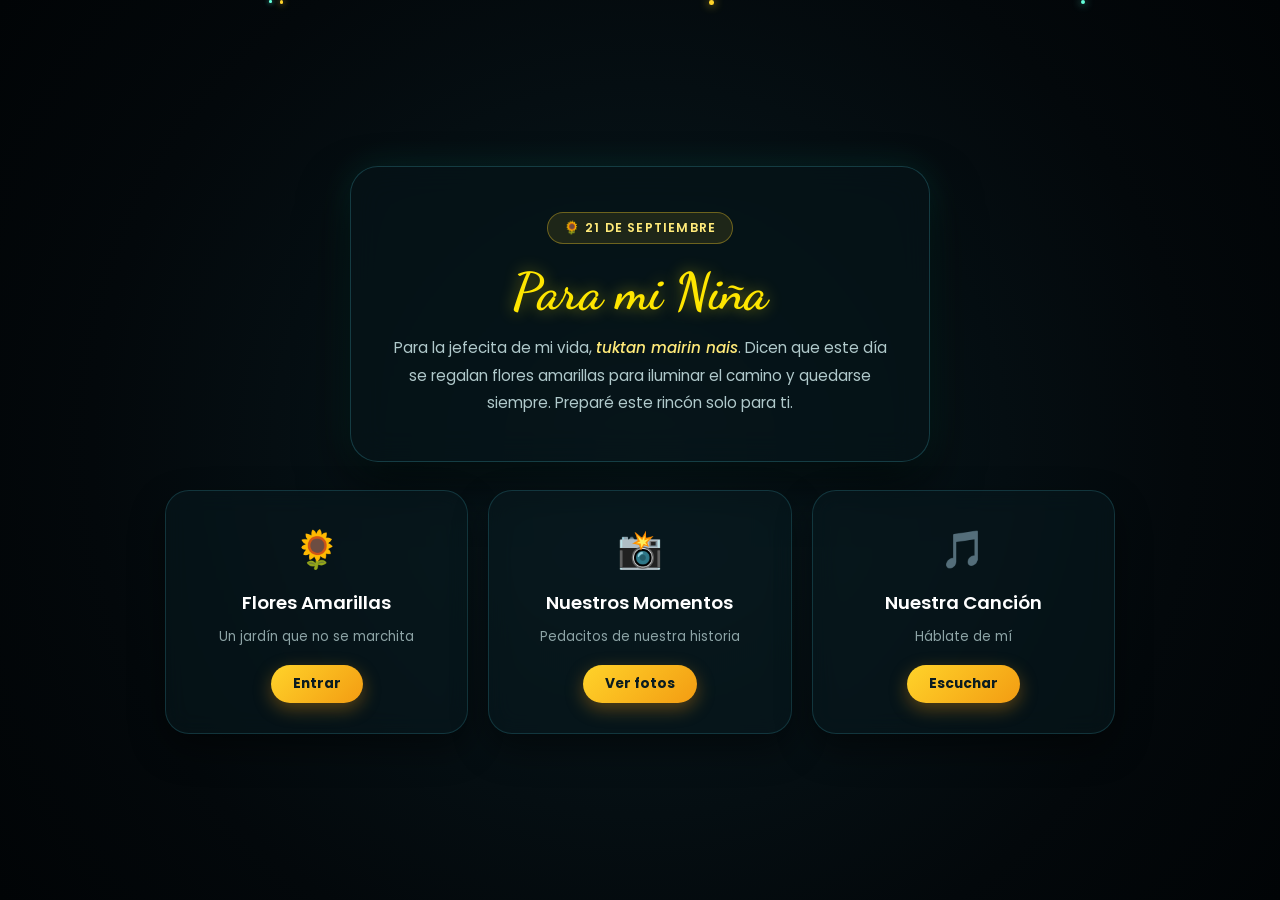
==== index.html @ 3112f9dd "medio crudo" ====
<!DOCTYPE html>
<html lang="es">
<head>
  <meta charset="UTF-8" />
  <meta name="viewport" content="width=device-width, initial-scale=1.0" />
  <title>21 de Septiembre 🌻 | Para mi niña</title>
  <link rel="icon" href="flowers.png" type="image/x-icon" />

  <!-- Google Fonts -->
  <link rel="preconnect" href="https://fonts.googleapis.com">
  <link rel="preconnect" href="https://fonts.gstatic.com" crossorigin>
  <link href="https://fonts.googleapis.com/css2?family=Dancing+Script:wght@600;700&family=Poppins:wght@300;400;600;700&display=swap" rel="stylesheet">

  <link rel="stylesheet" href="style.css" />
</head>
<body>

  <!-- Luciérnagas / partículas de fondo -->
  <div id="glow-container"></div>

  <main class="page-wrapper">

    <!-- Tarjeta Central: Mensaje Principal -->
    <section class="card main-card">
      <span class="badge">🌻 21 de Septiembre</span>
      <h1>Para mi Niña</h1>
      <p class="dedicatoria">
        Para la jefecita de mi vida, <span class="highlight">tuktan mairin nais</span>. 
        Dicen que este día se regalan flores amarillas para iluminar el camino y quedarse siempre. 
        Preparé este rincón solo para ti.
      </p>
    </section>

    <!-- Fila de Tarjetas Interactivas -->
    <section class="cards-grid">

      <!-- Card 1: Flores -->
      <article class="feature-card">
        <div class="card-icon">🌻</div>
        <h3>Flores Amarillas</h3>
        <p>Un jardín que no se marchita</p>
        <a href="flores/Flores.html" class="btn-card">Entrar</a>
      </article>

      <!-- Card 2: Galería de Recuerdos -->
      <article class="feature-card">
        <div class="card-icon">📸</div>
        <h3>Nuestros Momentos</h3>
        <p>Pedacitos de nuestra historia</p>
        <a href="galeria/galeria.html" class="btn-card">Ver fotos</a>
      </article>

      <!-- Card 3: Canción -->
      <article class="feature-card">
        <div class="card-icon">🎵</div>
        <h3>Nuestra Canción</h3>
        <p>Háblate de mí</p>
        <a href="cancion/Joseanlog.html" class="btn-card">Escuchar</a>
      </article>

    </section>

  </main>

  <script src="script.js"></script>
</body>
</html>
---- style.css ----
* {
  margin: 0;
  padding: 0;
  box-sizing: border-box;
}

body {
  min-height: 100vh;
  display: flex;
  justify-content: center;
  align-items: center;
  background: radial-gradient(circle at center, #091a20 0%, #03080b 70%, #010406 100%);
  font-family: 'Poppins', sans-serif;
  overflow-x: hidden;
  position: relative;
  padding: 40px 20px;
  color: #e5f4f4;
}

/* Fondo con partículas */
#glow-container {
  position: fixed;
  inset: 0;
  pointer-events: none;
  z-index: 1;
}

/* Envoltorio principal centrado */
.page-wrapper {
  position: relative;
  z-index: 10;
  display: flex;
  flex-direction: column;
  align-items: center;
  gap: 28px;
  max-width: 950px;
  width: 100%;
}

/* Tarjeta Central Principal */
.main-card {
  background: rgba(6, 20, 24, 0.72);
  backdrop-filter: blur(16px);
  -webkit-backdrop-filter: blur(16px);
  border: 1px solid rgba(77, 208, 225, 0.22);
  border-radius: 28px;
  padding: 45px 36px;
  max-width: 580px;
  width: 100%;
  text-align: center;
  box-shadow: 0 25px 50px rgba(0, 0, 0, 0.65),
              0 0 35px rgba(22, 160, 133, 0.18);
  animation: fadeIn 1s cubic-bezier(0.16, 1, 0.3, 1);
}

.badge {
  display: inline-block;
  background: rgba(255, 211, 42, 0.1);
  color: #ffea79;
  border: 1px solid rgba(255, 211, 42, 0.35);
  font-size: 0.78rem;
  font-weight: 600;
  padding: 6px 16px;
  border-radius: 30px;
  letter-spacing: 1.2px;
  margin-bottom: 20px;
  text-transform: uppercase;
}

h1 {
  font-family: 'Dancing Script', cursive;
  font-size: 3.2rem;
  color: #ffe600;
  text-shadow: 0 0 16px rgba(255, 230, 0, 0.45);
  margin-bottom: 14px;
  line-height: 1.1;
}

.dedicatoria {
  font-size: 0.95rem;
  line-height: 1.8;
  color: #b0c9cb;
}

.highlight {
  color: #ffea79;
  font-style: italic;
  font-weight: 500;
}

/* Grid para las 3 cards de navegación */
.cards-grid {
  display: grid;
  grid-template-columns: repeat(3, 1fr);
  gap: 20px;
  width: 100%;
  max-width: 950px;
}

/* Estilos de las tarjetas de características */
.feature-card {
  background: rgba(9, 27, 32, 0.55);
  backdrop-filter: blur(12px);
  -webkit-backdrop-filter: blur(12px);
  border: 1px solid rgba(77, 208, 225, 0.18);
  border-radius: 24px;
  padding: 30px 20px;
  text-align: center;
  color: #e5f4f4;
  display: flex;
  flex-direction: column;
  align-items: center;
  justify-content: space-between;
  gap: 12px;
  box-shadow: 0 15px 35px rgba(0, 0, 0, 0.45);
  transition: transform 0.3s ease, border-color 0.3s ease, box-shadow 0.3s ease;
  animation: fadeIn 1.2s cubic-bezier(0.16, 1, 0.3, 1);
}

.feature-card:hover {
  transform: translateY(-5px);
  border-color: rgba(255, 211, 42, 0.4);
  box-shadow: 0 20px 40px rgba(0, 0, 0, 0.6),
              0 0 25px rgba(255, 211, 42, 0.15);
}

.card-icon {
  font-size: 2.3rem;
}

.feature-card h3 {
  font-size: 1.15rem;
  color: #ffffff;
  font-weight: 600;
}

.feature-card p {
  font-size: 0.83rem;
  color: #8da4a6;
  line-height: 1.4;
  margin-bottom: 6px;
}

/* Botones dorados */
.btn-card {
  display: inline-flex;
  align-items: center;
  justify-content: center;
  gap: 6px;
  padding: 9px 22px;
  background: linear-gradient(135deg, #ffd32a 0%, #f39c12 100%);
  color: #0b1c20;
  text-decoration: none;
  font-size: 0.86rem;
  font-weight: 700;
  border-radius: 25px;
  box-shadow: 0 6px 18px rgba(243, 156, 18, 0.35);
  transition: all 0.25s cubic-bezier(0.16, 1, 0.3, 1);
}

.btn-card:hover {
  transform: translateY(-2px) scale(1.03);
  box-shadow: 0 8px 24px rgba(255, 211, 42, 0.55);
  filter: brightness(1.08);
}

.btn-card:active {
  transform: translateY(0) scale(0.98);
}

/* Animaciones y Partículas */
.firefly {
  position: absolute;
  border-radius: 50%;
  pointer-events: none;
  animation: floatUp linear infinite;
}

@keyframes floatUp {
  0% {
    transform: translateY(105vh) scale(0.4);
    opacity: 0;
  }
  30% { opacity: 0.9; }
  80% { opacity: 0.8; }
  100% {
    transform: translateY(-10vh) scale(1);
    opacity: 0;
  }
}

@keyframes fadeIn {
  from { opacity: 0; transform: scale(0.96); }
  to { opacity: 1; transform: scale(1); }
}

/* Adaptación a dispositivos móviles */
@media (max-width: 820px) {
  .cards-grid {
    grid-template-columns: 1fr;
    max-width: 480px;
  }

  .feature-card {
    flex-direction: row;
    justify-content: space-between;
    text-align: left;
    padding: 18px 22px;
  }

  .feature-card p {
    margin-bottom: 0;
  }

  .btn-card {
    white-space: nowrap;
    margin-left: 12px;
  }
}
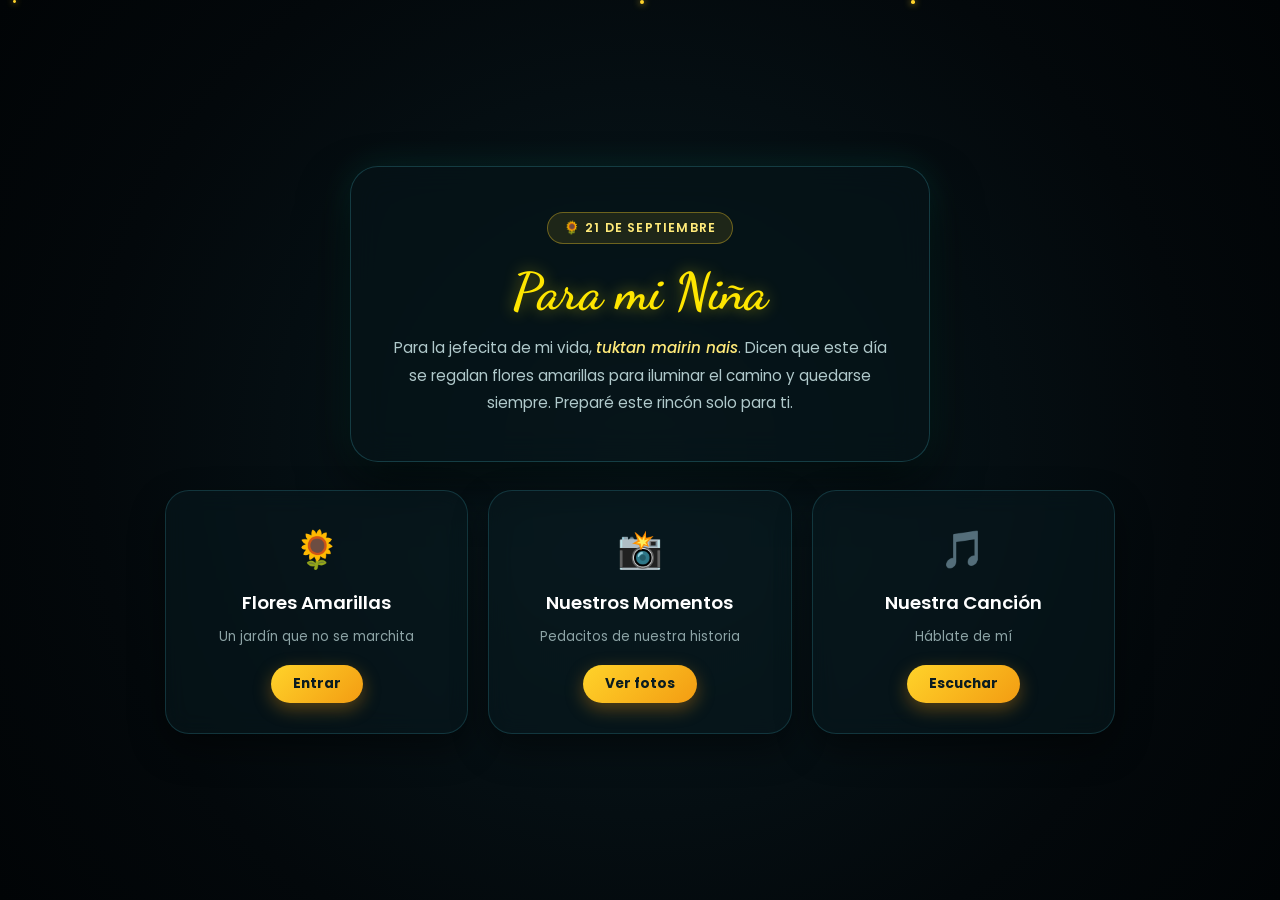
==== commit 8cce9b24: "21" ====
--- a/index.html
+++ b/index.html
@@ -3,7 +3,7 @@
 <head>
   <meta charset="UTF-8" />
   <meta name="viewport" content="width=device-width, initial-scale=1.0" />
-  <title>21 de Septiembre 🌻 | Para mi niña</title>
+  <title>21</title>
   <link rel="icon" href="flowers.png" type="image/x-icon" />
 
   <!-- Google Fonts -->
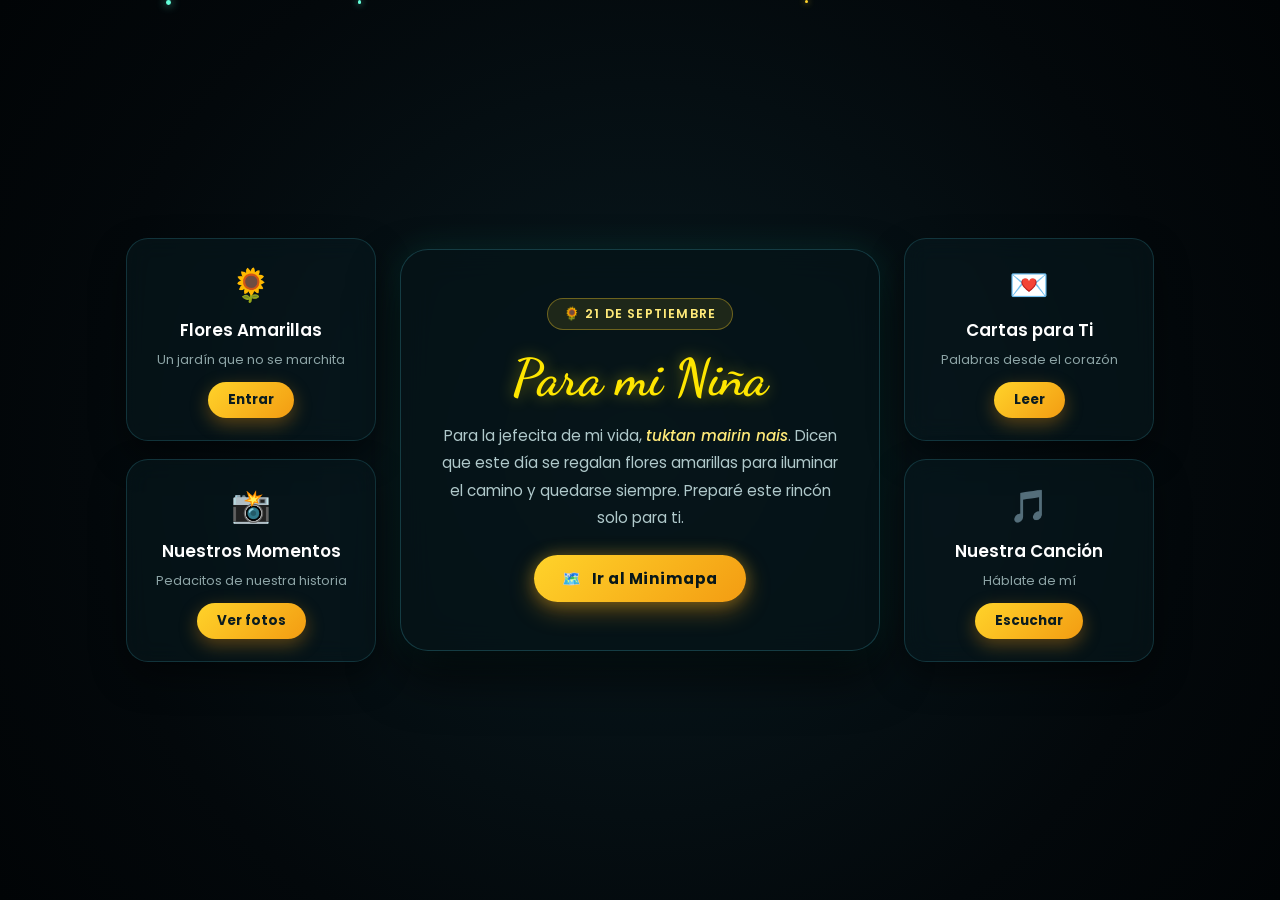
==== commit ef34f39a: "juegos" ====
--- a/index.html
+++ b/index.html
@@ -5,7 +5,6 @@
   <meta name="viewport" content="width=device-width, initial-scale=1.0" />
   <title>21</title>
   <link rel="icon" href="flowers.png" type="image/x-icon" />
-
   <!-- Google Fonts -->
   <link rel="preconnect" href="https://fonts.googleapis.com">
   <link rel="preconnect" href="https://fonts.gstatic.com" crossorigin>
@@ -15,12 +14,32 @@
 </head>
 <body>
 
-  <!-- Luciérnagas / partículas de fondo -->
+  <!-- Luciérnagas / destellos -->
   <div id="glow-container"></div>
 
-  <main class="page-wrapper">
+  <!-- Layout Simétrico: 2 a la izquierda, Centro, 2 a la derecha -->
+  <main class="layout-container">
 
-    <!-- Tarjeta Central: Mensaje Principal -->
+    <!-- COLUMNA IZQUIERDA -->
+    <div class="side-column">
+      <!-- Card 1: Flores -->
+      <article class="side-card">
+        <div class="card-icon">🌻</div>
+        <h3>Flores Amarillas</h3>
+        <p>Un jardín que no se marchita</p>
+        <a href="flores/Flores.html" class="btn-card">Entrar</a>
+      </article>
+
+      <!-- Card 2: Galería -->
+      <article class="side-card">
+        <div class="card-icon">📸</div>
+        <h3>Nuestros Momentos</h3>
+        <p>Pedacitos de nuestra historia</p>
+        <a href="galeria/galeria.html" class="btn-card">Ver fotos</a>
+      </article>
+    </div>
+
+    <!-- CENTRO: MENSAJE PRINCIPAL -->
     <section class="card main-card">
       <span class="badge">🌻 21 de Septiembre</span>
       <h1>Para mi Niña</h1>
@@ -29,36 +48,33 @@
         Dicen que este día se regalan flores amarillas para iluminar el camino y quedarse siempre. 
         Preparé este rincón solo para ti.
       </p>
+
+      <!-- Botón al Minimapa de Juegos -->
+      <div class="map-action">
+        <a href="juegos/minimapa/minimapa.html" class="btn-minimap">
+          <span>🗺️</span> Ir al Minimapa
+        </a>
+      </div>
     </section>
 
-    <!-- Fila de Tarjetas Interactivas -->
-    <section class="cards-grid">
-
-      <!-- Card 1: Flores -->
-      <article class="feature-card">
-        <div class="card-icon">🌻</div>
-        <h3>Flores Amarillas</h3>
-        <p>Un jardín que no se marchita</p>
-        <a href="flores/Flores.html" class="btn-card">Entrar</a>
+    <!-- COLUMNA DERECHA -->
+    <div class="side-column">
+      <!-- Card 3: Cartas -->
+      <article class="side-card">
+        <div class="card-icon">💌</div>
+        <h3>Cartas para Ti</h3>
+        <p>Palabras desde el corazón</p>
+        <a href="cartas/cartas.html" class="btn-card">Leer</a>
       </article>
 
-      <!-- Card 2: Galería de Recuerdos -->
-      <article class="feature-card">
-        <div class="card-icon">📸</div>
-        <h3>Nuestros Momentos</h3>
-        <p>Pedacitos de nuestra historia</p>
-        <a href="galeria/galeria.html" class="btn-card">Ver fotos</a>
-      </article>
-
-      <!-- Card 3: Canción -->
-      <article class="feature-card">
+      <!-- Card 4: Canción -->
+      <article class="side-card">
         <div class="card-icon">🎵</div>
         <h3>Nuestra Canción</h3>
         <p>Háblate de mí</p>
         <a href="cancion/Joseanlog.html" class="btn-card">Escuchar</a>
       </article>
-
-    </section>
+    </div>
 
   </main>
 
--- a/style.css
+++ b/style.css
@@ -13,11 +13,11 @@
   font-family: 'Poppins', sans-serif;
   overflow-x: hidden;
   position: relative;
-  padding: 40px 20px;
+  padding: 30px 20px;
   color: #e5f4f4;
 }
 
-/* Fondo con partículas */
+/* Partículas luminosas de fondo */
 #glow-container {
   position: fixed;
   inset: 0;
@@ -25,32 +25,77 @@
   z-index: 1;
 }
 
-/* Envoltorio principal centrado */
-.page-wrapper {
+/* Layout horizontal simétrico */
+.layout-container {
   position: relative;
   z-index: 10;
   display: flex;
+  align-items: center;
+  justify-content: center;
+  gap: 24px;
+  max-width: 1250px;
+  width: 100%;
+}
+
+/* Columnas laterales que apilan 2 tarjetas cada una */
+.side-column {
+  display: flex;
   flex-direction: column;
-  align-items: center;
-  gap: 28px;
-  max-width: 950px;
-  width: 100%;
+  gap: 18px;
+  flex: 1;
+  max-width: 250px;
 }
 
 /* Tarjeta Central Principal */
 .main-card {
+  flex: 1.3;
+  max-width: 480px;
   background: rgba(6, 20, 24, 0.72);
   backdrop-filter: blur(16px);
   -webkit-backdrop-filter: blur(16px);
   border: 1px solid rgba(77, 208, 225, 0.22);
   border-radius: 28px;
-  padding: 45px 36px;
-  max-width: 580px;
-  width: 100%;
+  padding: 48px 36px;
   text-align: center;
   box-shadow: 0 25px 50px rgba(0, 0, 0, 0.65),
               0 0 35px rgba(22, 160, 133, 0.18);
   animation: fadeIn 1s cubic-bezier(0.16, 1, 0.3, 1);
+}
+
+/* Botón al Minimapa en la Card Central */
+.map-action {
+  margin-top: 24px;
+  display: flex;
+  justify-content: center;
+}
+
+.btn-minimap {
+  display: inline-flex;
+  align-items: center;
+  justify-content: center;
+  gap: 10px;
+  padding: 12px 28px;
+  background: linear-gradient(135deg, #ffd32a 0%, #f39c12 100%);
+  color: #081719;
+  text-decoration: none;
+  font-size: 0.95rem;
+  font-weight: 700;
+  border-radius: 30px;
+  box-shadow: 0 8px 24px rgba(243, 156, 18, 0.4),
+              0 0 16px rgba(255, 211, 42, 0.25);
+  transition: all 0.3s cubic-bezier(0.16, 1, 0.3, 1);
+  letter-spacing: 0.5px;
+}
+
+.btn-minimap:hover {
+  transform: translateY(-3px) scale(1.03);
+  box-shadow: 0 12px 30px rgba(255, 211, 42, 0.6),
+              0 0 24px rgba(255, 211, 42, 0.4);
+  filter: brightness(1.08);
+}
+
+.btn-minimap:active {
+  transform: translateY(0) scale(0.98);
 }
 
 .badge {
@@ -72,7 +117,7 @@
   font-size: 3.2rem;
   color: #ffe600;
   text-shadow: 0 0 16px rgba(255, 230, 0, 0.45);
-  margin-bottom: 14px;
+  margin-bottom: 16px;
   line-height: 1.1;
 }
 
@@ -88,78 +133,69 @@
   font-weight: 500;
 }
 
-/* Grid para las 3 cards de navegación */
-.cards-grid {
-  display: grid;
-  grid-template-columns: repeat(3, 1fr);
-  gap: 20px;
-  width: 100%;
-  max-width: 950px;
-}
-
-/* Estilos de las tarjetas de características */
-.feature-card {
+/* Tarjetas Laterales */
+.side-card {
   background: rgba(9, 27, 32, 0.55);
   backdrop-filter: blur(12px);
   -webkit-backdrop-filter: blur(12px);
   border: 1px solid rgba(77, 208, 225, 0.18);
-  border-radius: 24px;
-  padding: 30px 20px;
+  border-radius: 22px;
+  padding: 22px 18px;
   text-align: center;
   color: #e5f4f4;
   display: flex;
   flex-direction: column;
   align-items: center;
-  justify-content: space-between;
-  gap: 12px;
+  gap: 8px;
   box-shadow: 0 15px 35px rgba(0, 0, 0, 0.45);
   transition: transform 0.3s ease, border-color 0.3s ease, box-shadow 0.3s ease;
   animation: fadeIn 1.2s cubic-bezier(0.16, 1, 0.3, 1);
 }
 
-.feature-card:hover {
-  transform: translateY(-5px);
+.side-card:hover {
+  transform: translateY(-4px);
   border-color: rgba(255, 211, 42, 0.4);
   box-shadow: 0 20px 40px rgba(0, 0, 0, 0.6),
               0 0 25px rgba(255, 211, 42, 0.15);
 }
 
 .card-icon {
-  font-size: 2.3rem;
-}
-
-.feature-card h3 {
-  font-size: 1.15rem;
+  font-size: 2rem;
+}
+
+.side-card h3 {
+  font-size: 1.05rem;
   color: #ffffff;
   font-weight: 600;
 }
 
-.feature-card p {
-  font-size: 0.83rem;
+.side-card p {
+  font-size: 0.8rem;
   color: #8da4a6;
-  line-height: 1.4;
+  line-height: 1.35;
   margin-bottom: 6px;
 }
 
-/* Botones dorados */
+/* Botones dorados en las tarjetas */
 .btn-card {
   display: inline-flex;
   align-items: center;
   justify-content: center;
   gap: 6px;
-  padding: 9px 22px;
+  padding: 8px 20px;
   background: linear-gradient(135deg, #ffd32a 0%, #f39c12 100%);
   color: #0b1c20;
   text-decoration: none;
-  font-size: 0.86rem;
+  font-size: 0.84rem;
   font-weight: 700;
   border-radius: 25px;
   box-shadow: 0 6px 18px rgba(243, 156, 18, 0.35);
   transition: all 0.25s cubic-bezier(0.16, 1, 0.3, 1);
+  margin-top: auto;
 }
 
 .btn-card:hover {
-  transform: translateY(-2px) scale(1.03);
+  transform: translateY(-2px) scale(1.04);
   box-shadow: 0 8px 24px rgba(255, 211, 42, 0.55);
   filter: brightness(1.08);
 }
@@ -168,7 +204,7 @@
   transform: translateY(0) scale(0.98);
 }
 
-/* Animaciones y Partículas */
+/* Animaciones y Luciérnagas */
 .firefly {
   position: absolute;
   border-radius: 50%;
@@ -177,16 +213,10 @@
 }
 
 @keyframes floatUp {
-  0% {
-    transform: translateY(105vh) scale(0.4);
-    opacity: 0;
-  }
+  0% { transform: translateY(105vh) scale(0.4); opacity: 0; }
   30% { opacity: 0.9; }
   80% { opacity: 0.8; }
-  100% {
-    transform: translateY(-10vh) scale(1);
-    opacity: 0;
-  }
+  100% { transform: translateY(-10vh) scale(1); opacity: 0; }
 }
 
 @keyframes fadeIn {
@@ -194,26 +224,49 @@
   to { opacity: 1; transform: scale(1); }
 }
 
-/* Adaptación a dispositivos móviles */
-@media (max-width: 820px) {
-  .cards-grid {
-    grid-template-columns: 1fr;
-    max-width: 480px;
-  }
-
-  .feature-card {
+/* Adaptación responsive para pantallas medianas y móviles */
+@media (max-width: 992px) {
+  .layout-container {
+    flex-direction: column;
+    gap: 20px;
+  }
+
+  .main-card {
+    order: 1; /* El mensaje siempre va primero arriba */
+    max-width: 500px;
+    width: 100%;
+  }
+
+  .side-column {
+    order: 2;
+    max-width: 500px;
+    width: 100%;
+    flex-direction: row;
+  }
+
+  .side-card {
+    flex: 1;
+  }
+}
+
+@media (max-width: 600px) {
+  .side-column {
+    flex-direction: column;
+  }
+
+  .side-card {
     flex-direction: row;
     justify-content: space-between;
     text-align: left;
-    padding: 18px 22px;
-  }
-
-  .feature-card p {
+    padding: 16px 20px;
+  }
+
+  .side-card p {
     margin-bottom: 0;
   }
 
   .btn-card {
     white-space: nowrap;
-    margin-left: 12px;
+    margin-left: 10px;
   }
 }
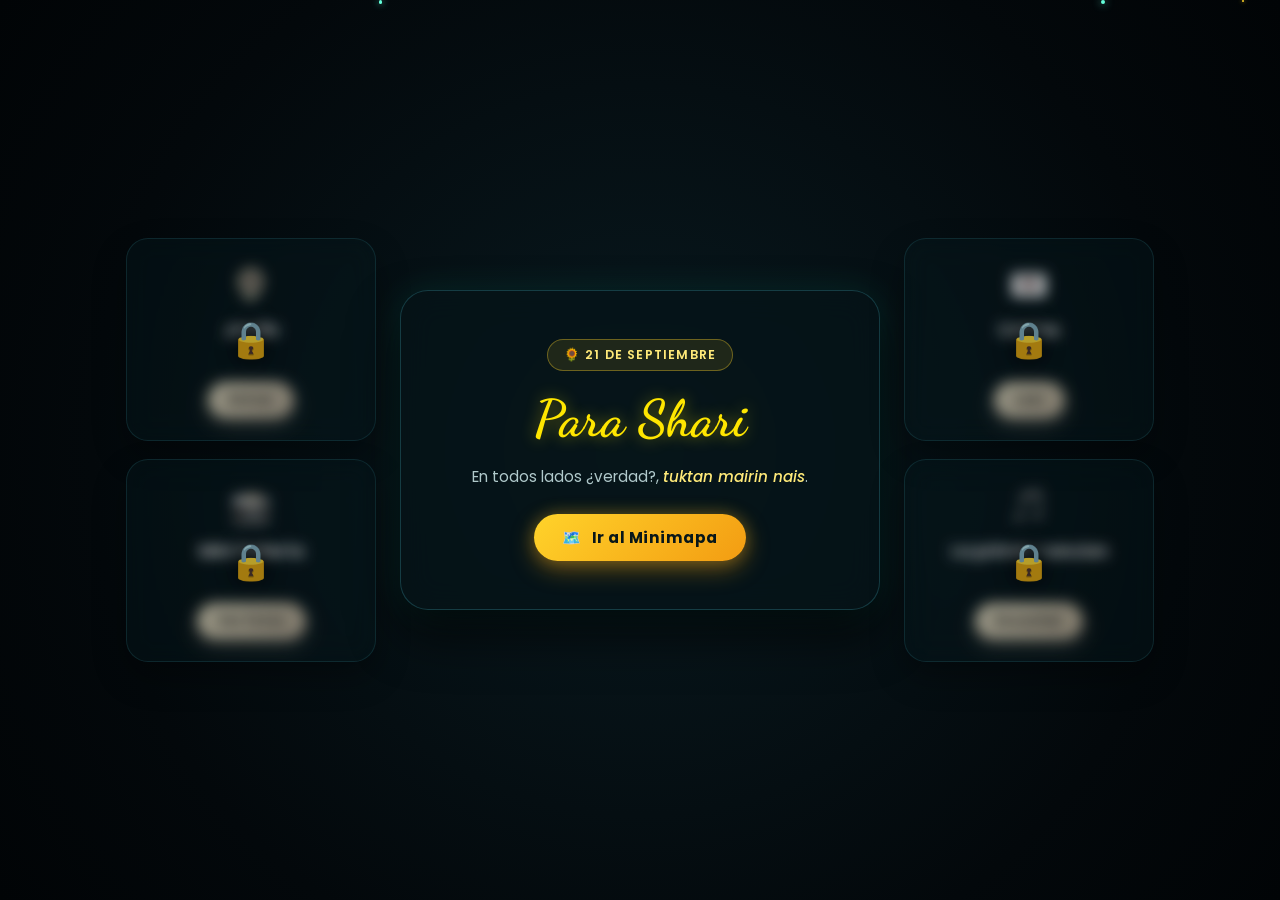
==== commit c16232c9: "fin" ====
--- a/index.html
+++ b/index.html
@@ -17,24 +17,31 @@
   <!-- Luciérnagas / destellos -->
   <div id="glow-container"></div>
 
+  <!-- Banner de Notificación de Desbloqueo -->
+  <div id="unlock-banner" class="unlock-banner" style="display: none;">
+    🎉 ¡FELICITACIONES! Los 4 niveles han sido superados. Las cartas sorpresa están desbloqueadas. 🔓✨
+  </div>
+
   <!-- Layout Simétrico: 2 a la izquierda, Centro, 2 a la derecha -->
   <main class="layout-container">
 
     <!-- COLUMNA IZQUIERDA -->
     <div class="side-column">
       <!-- Card 1: Flores -->
-      <article class="side-card">
+      <article class="side-card reward-card locked" id="reward-1">
+        <div class="lock-shield">🔒</div>
         <div class="card-icon">🌻</div>
-        <h3>Flores Amarillas</h3>
-        <p>Un jardín que no se marchita</p>
+        <h3>Jardin</h3>
+        <p>...</p>
         <a href="flores/Flores.html" class="btn-card">Entrar</a>
       </article>
 
       <!-- Card 2: Galería -->
-      <article class="side-card">
+      <article class="side-card reward-card locked" id="reward-2">
+        <div class="lock-shield">🔒</div>
         <div class="card-icon">📸</div>
-        <h3>Nuestros Momentos</h3>
-        <p>Pedacitos de nuestra historia</p>
+        <h3>Mini Galería</h3>
+        <p>...</p>
         <a href="galeria/galeria.html" class="btn-card">Ver fotos</a>
       </article>
     </div>
@@ -42,11 +49,9 @@
     <!-- CENTRO: MENSAJE PRINCIPAL -->
     <section class="card main-card">
       <span class="badge">🌻 21 de Septiembre</span>
-      <h1>Para mi Niña</h1>
+      <h1>Para Shari</h1>
       <p class="dedicatoria">
-        Para la jefecita de mi vida, <span class="highlight">tuktan mairin nais</span>. 
-        Dicen que este día se regalan flores amarillas para iluminar el camino y quedarse siempre. 
-        Preparé este rincón solo para ti.
+        En todos lados ¿verdad?, <span class="highlight">tuktan mairin nais</span>. 
       </p>
 
       <!-- Botón al Minimapa de Juegos -->
@@ -60,18 +65,20 @@
     <!-- COLUMNA DERECHA -->
     <div class="side-column">
       <!-- Card 3: Cartas -->
-      <article class="side-card">
+      <article class="side-card reward-card locked" id="reward-3">
+        <div class="lock-shield">🔒</div>
         <div class="card-icon">💌</div>
-        <h3>Cartas para Ti</h3>
-        <p>Palabras desde el corazón</p>
+        <h3>Cartas</h3>
+        <p>...</p>
         <a href="cartas/cartas.html" class="btn-card">Leer</a>
       </article>
 
       <!-- Card 4: Canción -->
-      <article class="side-card">
+      <article class="side-card reward-card locked" id="reward-4">
+        <div class="lock-shield">🔒</div>
         <div class="card-icon">🎵</div>
-        <h3>Nuestra Canción</h3>
-        <p>Háblate de mí</p>
+        <h3>La primer cancion</h3>
+        <p>...</p>
         <a href="cancion/Joseanlog.html" class="btn-card">Escuchar</a>
       </article>
     </div>
--- a/style.css
+++ b/style.css
@@ -25,6 +25,30 @@
   z-index: 1;
 }
 
+/* Banner superior animado */
+.unlock-banner {
+  position: fixed;
+  top: 20px;
+  left: 50%;
+  transform: translateX(-50%);
+  background: rgba(6, 20, 24, 0.92);
+  border: 2px solid #ffd32a;
+  color: #ffd32a;
+  padding: 12px 28px;
+  border-radius: 30px;
+  font-size: 0.95rem;
+  font-weight: 600;
+  box-shadow: 0 0 25px rgba(255, 211, 42, 0.5);
+  z-index: 999;
+  text-align: center;
+  animation: slideBanner 0.7s cubic-bezier(0.16, 1, 0.3, 1) forwards;
+}
+
+@keyframes slideBanner {
+  from { top: -70px; opacity: 0; }
+  to { top: 20px; opacity: 1; }
+}
+
 /* Layout horizontal simétrico */
 .layout-container {
   position: relative;
@@ -37,7 +61,7 @@
   width: 100%;
 }
 
-/* Columnas laterales que apilan 2 tarjetas cada una */
+/* Columnas laterales */
 .side-column {
   display: flex;
   flex-direction: column;
@@ -133,8 +157,9 @@
   font-weight: 500;
 }
 
-/* Tarjetas Laterales */
+/* Tarjetas Laterales y Estados */
 .side-card {
+  position: relative;
   background: rgba(9, 27, 32, 0.55);
   backdrop-filter: blur(12px);
   -webkit-backdrop-filter: blur(12px);
@@ -148,15 +173,70 @@
   align-items: center;
   gap: 8px;
   box-shadow: 0 15px 35px rgba(0, 0, 0, 0.45);
-  transition: transform 0.3s ease, border-color 0.3s ease, box-shadow 0.3s ease;
+  transition: all 0.4s ease;
   animation: fadeIn 1.2s cubic-bezier(0.16, 1, 0.3, 1);
-}
-
-.side-card:hover {
+  overflow: hidden;
+}
+
+.lock-shield {
+  display: none;
+  position: absolute;
+  top: 50%;
+  left: 50%;
+  transform: translate(-50%, -50%);
+  font-size: 2.2rem;
+  z-index: 20;
+  filter: drop-shadow(0 0 10px rgba(0, 0, 0, 0.9));
+  animation: lockFloat 2.5s ease-in-out infinite;
+}
+
+@keyframes lockFloat {
+  0%, 100% { transform: translate(-50%, -50%) scale(1); }
+  50% { transform: translate(-50%, -58%) scale(1.1); }
+}
+
+/* Estado Bloqueado: Difuminado */
+.reward-card.locked {
+  opacity: 0.72;
+  cursor: not-allowed;
+}
+
+.reward-card.locked .lock-shield {
+  display: block;
+}
+
+.reward-card.locked .card-icon,
+.reward-card.locked h3,
+.reward-card.locked p,
+.reward-card.locked .btn-card {
+  filter: blur(7px) grayscale(85%);
+  pointer-events: none;
+  user-select: none;
+}
+
+.reward-card.locked:hover {
+  transform: none;
+  border-color: rgba(231, 76, 60, 0.45);
+  box-shadow: 0 0 20px rgba(231, 76, 60, 0.3);
+}
+
+/* Estado Desbloqueado */
+.reward-card.unlocked {
+  border-color: rgba(255, 211, 42, 0.55);
+  box-shadow: 0 15px 35px rgba(0, 0, 0, 0.45), 0 0 20px rgba(255, 211, 42, 0.25);
+  animation: unlockGlow 1.2s cubic-bezier(0.16, 1, 0.3, 1) forwards;
+}
+
+@keyframes unlockGlow {
+  0% { transform: scale(0.95); box-shadow: 0 0 35px #ffd32a; }
+  100% { transform: scale(1); }
+}
+
+.reward-card.unlocked:hover {
   transform: translateY(-4px);
-  border-color: rgba(255, 211, 42, 0.4);
+  border-color: rgba(255, 211, 42, 0.8);
   box-shadow: 0 20px 40px rgba(0, 0, 0, 0.6),
-              0 0 25px rgba(255, 211, 42, 0.15);
+              0 0 25px rgba(255, 211, 42, 0.3);
 }
 
 .card-icon {
@@ -176,7 +256,6 @@
   margin-bottom: 6px;
 }
 
-/* Botones dorados en las tarjetas */
 .btn-card {
   display: inline-flex;
   align-items: center;
@@ -204,7 +283,7 @@
   transform: translateY(0) scale(0.98);
 }
 
-/* Animaciones y Luciérnagas */
+/* Luciérnagas y Animaciones */
 .firefly {
   position: absolute;
   border-radius: 50%;
@@ -224,7 +303,7 @@
   to { opacity: 1; transform: scale(1); }
 }
 
-/* Adaptación responsive para pantallas medianas y móviles */
+/* Adaptación responsive */
 @media (max-width: 992px) {
   .layout-container {
     flex-direction: column;
@@ -232,7 +311,7 @@
   }
 
   .main-card {
-    order: 1; /* El mensaje siempre va primero arriba */
+    order: 1;
     max-width: 500px;
     width: 100%;
   }
